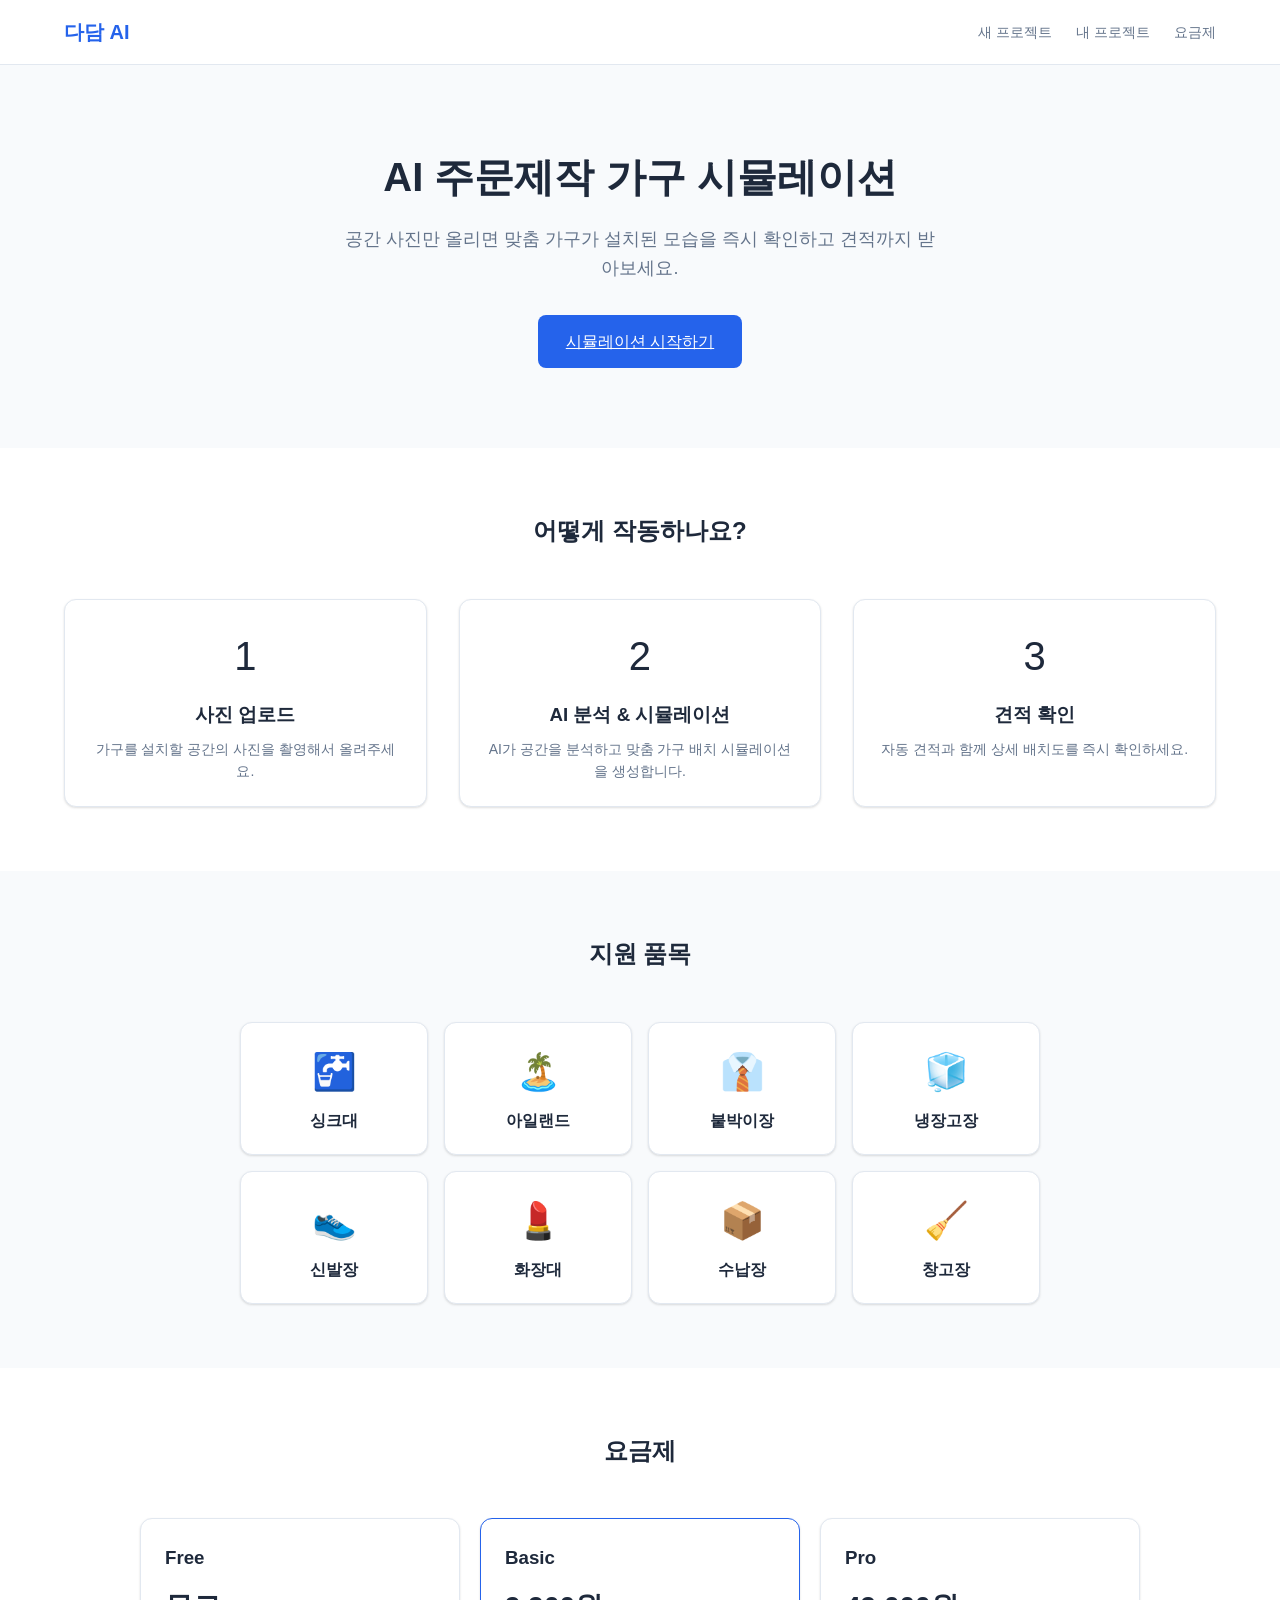
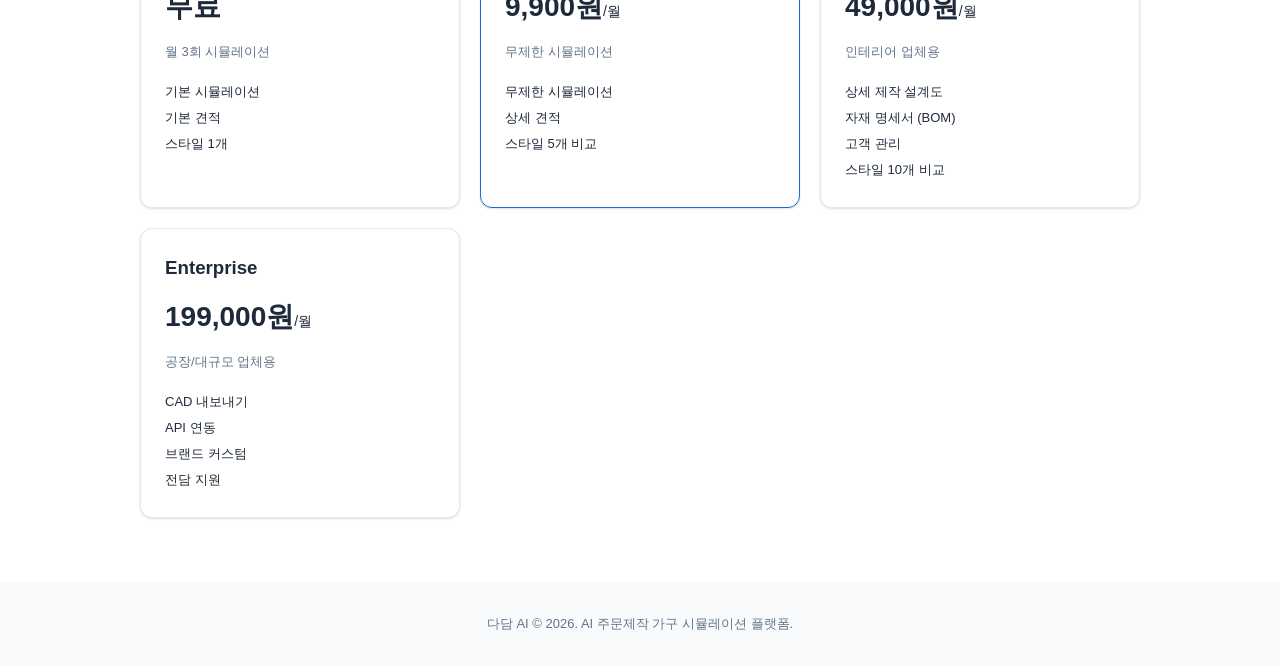
==== static/index.html @ b116fd1e "auto-save: 2026-03-11 21:14 (2 files changed)" ====
<!DOCTYPE html>
<html lang="ko">
<head>
  <meta charset="UTF-8">
  <meta name="viewport" content="width=device-width, initial-scale=1.0">
  <title>다담 AI - 주문제작 가구 시뮬레이션</title>
  <link rel="stylesheet" href="/static/css/style.css">
</head>
<body>
  <header class="header">
    <div class="container">
      <a href="/" class="logo">다담 AI</a>
      <nav class="nav">
        <a href="/new.html">새 프로젝트</a>
        <a href="/projects.html">내 프로젝트</a>
        <a href="#pricing">요금제</a>
      </nav>
    </div>
  </header>

  <main>
    <!-- Hero -->
    <section style="padding:80px 0;text-align:center">
      <div class="container">
        <h1 style="font-size:40px;margin-bottom:16px">AI 주문제작 가구 시뮬레이션</h1>
        <p style="font-size:18px;color:var(--text-secondary);max-width:600px;margin:0 auto 32px">
          공간 사진만 올리면 맞춤 가구가 설치된 모습을 즉시 확인하고 견적까지 받아보세요.
        </p>
        <a href="/new.html" class="btn btn-primary btn-lg">시뮬레이션 시작하기</a>
      </div>
    </section>

    <!-- How it works -->
    <section style="padding:64px 0;background:var(--surface)">
      <div class="container">
        <h2 style="text-align:center;margin-bottom:48px">어떻게 작동하나요?</h2>
        <div style="display:grid;grid-template-columns:repeat(auto-fit,minmax(220px,1fr));gap:32px">
          <div class="card" style="text-align:center">
            <div style="font-size:40px;margin-bottom:12px">1</div>
            <h3 style="margin-bottom:8px">사진 업로드</h3>
            <p style="font-size:14px;color:var(--text-secondary)">가구를 설치할 공간의 사진을 촬영해서 올려주세요.</p>
          </div>
          <div class="card" style="text-align:center">
            <div style="font-size:40px;margin-bottom:12px">2</div>
            <h3 style="margin-bottom:8px">AI 분석 & 시뮬레이션</h3>
            <p style="font-size:14px;color:var(--text-secondary)">AI가 공간을 분석하고 맞춤 가구 배치 시뮬레이션을 생성합니다.</p>
          </div>
          <div class="card" style="text-align:center">
            <div style="font-size:40px;margin-bottom:12px">3</div>
            <h3 style="margin-bottom:8px">견적 확인</h3>
            <p style="font-size:14px;color:var(--text-secondary)">자동 견적과 함께 상세 배치도를 즉시 확인하세요.</p>
          </div>
        </div>
      </div>
    </section>

    <!-- Categories -->
    <section style="padding:64px 0">
      <div class="container">
        <h2 style="text-align:center;margin-bottom:48px">지원 품목</h2>
        <div style="display:grid;grid-template-columns:repeat(auto-fill,minmax(160px,1fr));gap:16px;max-width:800px;margin:0 auto">
          <div class="card" style="text-align:center;padding:20px"><div style="font-size:36px">🚰</div><div style="margin-top:8px;font-weight:600">싱크대</div></div>
          <div class="card" style="text-align:center;padding:20px"><div style="font-size:36px">🏝️</div><div style="margin-top:8px;font-weight:600">아일랜드</div></div>
          <div class="card" style="text-align:center;padding:20px"><div style="font-size:36px">👔</div><div style="margin-top:8px;font-weight:600">붙박이장</div></div>
          <div class="card" style="text-align:center;padding:20px"><div style="font-size:36px">🧊</div><div style="margin-top:8px;font-weight:600">냉장고장</div></div>
          <div class="card" style="text-align:center;padding:20px"><div style="font-size:36px">👟</div><div style="margin-top:8px;font-weight:600">신발장</div></div>
          <div class="card" style="text-align:center;padding:20px"><div style="font-size:36px">💄</div><div style="margin-top:8px;font-weight:600">화장대</div></div>
          <div class="card" style="text-align:center;padding:20px"><div style="font-size:36px">📦</div><div style="margin-top:8px;font-weight:600">수납장</div></div>
          <div class="card" style="text-align:center;padding:20px"><div style="font-size:36px">🧹</div><div style="margin-top:8px;font-weight:600">창고장</div></div>
        </div>
      </div>
    </section>

    <!-- Pricing -->
    <section id="pricing" style="padding:64px 0;background:var(--surface)">
      <div class="container">
        <h2 style="text-align:center;margin-bottom:48px">요금제</h2>
        <div style="display:grid;grid-template-columns:repeat(auto-fit,minmax(240px,1fr));gap:20px;max-width:1000px;margin:0 auto">
          <div class="card">
            <h3>Free</h3>
            <div style="font-size:28px;font-weight:700;margin:12px 0">무료</div>
            <p style="font-size:13px;color:var(--text-secondary);margin-bottom:16px">월 3회 시뮬레이션</p>
            <ul style="font-size:13px;list-style:none;line-height:2">
              <li>기본 시뮬레이션</li>
              <li>기본 견적</li>
              <li>스타일 1개</li>
            </ul>
          </div>
          <div class="card" style="border-color:var(--primary)">
            <h3>Basic</h3>
            <div style="font-size:28px;font-weight:700;margin:12px 0">9,900원<span style="font-size:14px;font-weight:400">/월</span></div>
            <p style="font-size:13px;color:var(--text-secondary);margin-bottom:16px">무제한 시뮬레이션</p>
            <ul style="font-size:13px;list-style:none;line-height:2">
              <li>무제한 시뮬레이션</li>
              <li>상세 견적</li>
              <li>스타일 5개 비교</li>
            </ul>
          </div>
          <div class="card">
            <h3>Pro</h3>
            <div style="font-size:28px;font-weight:700;margin:12px 0">49,000원<span style="font-size:14px;font-weight:400">/월</span></div>
            <p style="font-size:13px;color:var(--text-secondary);margin-bottom:16px">인테리어 업체용</p>
            <ul style="font-size:13px;list-style:none;line-height:2">
              <li>상세 제작 설계도</li>
              <li>자재 명세서 (BOM)</li>
              <li>고객 관리</li>
              <li>스타일 10개 비교</li>
            </ul>
          </div>
          <div class="card">
            <h3>Enterprise</h3>
            <div style="font-size:28px;font-weight:700;margin:12px 0">199,000원<span style="font-size:14px;font-weight:400">/월</span></div>
            <p style="font-size:13px;color:var(--text-secondary);margin-bottom:16px">공장/대규모 업체용</p>
            <ul style="font-size:13px;list-style:none;line-height:2">
              <li>CAD 내보내기</li>
              <li>API 연동</li>
              <li>브랜드 커스텀</li>
              <li>전담 지원</li>
            </ul>
          </div>
        </div>
      </div>
    </section>
  </main>

  <footer style="padding:32px 0;text-align:center;font-size:13px;color:var(--text-secondary)">
    <div class="container">다담 AI &copy; 2026. AI 주문제작 가구 시뮬레이션 플랫폼.</div>
  </footer>
</body>
</html>
---- static/css/style.css ----
/* Dadam SaaS - Design System */
:root {
  --primary: #2563eb;
  --primary-hover: #1d4ed8;
  --bg: #f8fafc;
  --surface: #ffffff;
  --border: #e2e8f0;
  --text: #1e293b;
  --text-secondary: #64748b;
  --success: #10b981;
  --warning: #f59e0b;
  --error: #ef4444;
  --radius: 12px;
  --shadow: 0 1px 3px rgba(0,0,0,0.08), 0 1px 2px rgba(0,0,0,0.06);
  --shadow-lg: 0 10px 15px -3px rgba(0,0,0,0.1), 0 4px 6px -4px rgba(0,0,0,0.1);
}

* { margin: 0; padding: 0; box-sizing: border-box; }
body {
  font-family: -apple-system, BlinkMacSystemFont, 'Segoe UI', sans-serif;
  background: var(--bg);
  color: var(--text);
  line-height: 1.6;
}

/* Layout */
.container { max-width: 1200px; margin: 0 auto; padding: 0 24px; }
.header {
  background: var(--surface);
  border-bottom: 1px solid var(--border);
  padding: 16px 0;
  position: sticky;
  top: 0;
  z-index: 100;
}
.header .container { display: flex; align-items: center; justify-content: space-between; }
.logo { font-size: 20px; font-weight: 700; color: var(--primary); text-decoration: none; }
.nav { display: flex; gap: 24px; align-items: center; }
.nav a { color: var(--text-secondary); text-decoration: none; font-size: 14px; }
.nav a:hover { color: var(--primary); }

/* Buttons */
.btn {
  display: inline-flex; align-items: center; gap: 8px;
  padding: 10px 20px;
  border-radius: 8px;
  font-size: 14px; font-weight: 500;
  cursor: pointer;
  border: none;
  transition: all 0.15s;
}
.btn-primary { background: var(--primary); color: white; }
.btn-primary:hover { background: var(--primary-hover); }
.btn-outline { background: transparent; border: 1px solid var(--border); color: var(--text); }
.btn-outline:hover { background: var(--bg); }
.btn-sm { padding: 6px 14px; font-size: 13px; }
.btn-lg { padding: 14px 28px; font-size: 16px; }

/* Cards */
.card {
  background: var(--surface);
  border: 1px solid var(--border);
  border-radius: var(--radius);
  padding: 24px;
  box-shadow: var(--shadow);
}

/* Upload Zone */
.upload-zone {
  border: 2px dashed var(--border);
  border-radius: var(--radius);
  padding: 48px;
  text-align: center;
  cursor: pointer;
  transition: all 0.2s;
  background: var(--bg);
}
.upload-zone:hover, .upload-zone.dragover {
  border-color: var(--primary);
  background: #eff6ff;
}
.upload-zone input[type="file"] { display: none; }
.upload-icon { font-size: 48px; color: var(--text-secondary); margin-bottom: 12px; }
.upload-text { color: var(--text-secondary); font-size: 14px; }
.upload-text strong { color: var(--primary); }

/* Category Selector */
.category-grid {
  display: grid;
  grid-template-columns: repeat(auto-fill, minmax(140px, 1fr));
  gap: 12px;
}
.category-item {
  padding: 16px 12px;
  border: 2px solid var(--border);
  border-radius: 10px;
  text-align: center;
  cursor: pointer;
  transition: all 0.15s;
  font-size: 13px;
}
.category-item:hover { border-color: var(--primary); background: #eff6ff; }
.category-item.selected { border-color: var(--primary); background: #dbeafe; }
.category-emoji { font-size: 28px; display: block; margin-bottom: 6px; }

/* Style Selector */
.style-grid {
  display: grid;
  grid-template-columns: repeat(auto-fill, minmax(100px, 1fr));
  gap: 8px;
}
.style-item {
  padding: 10px 8px;
  border: 1px solid var(--border);
  border-radius: 8px;
  text-align: center;
  cursor: pointer;
  font-size: 12px;
  transition: all 0.15s;
}
.style-item:hover { border-color: var(--primary); }
.style-item.selected { border-color: var(--primary); background: #dbeafe; font-weight: 600; }

/* Progress */
.progress-bar {
  height: 4px;
  background: var(--border);
  border-radius: 2px;
  overflow: hidden;
}
.progress-fill {
  height: 100%;
  background: var(--primary);
  border-radius: 2px;
  transition: width 0.5s ease;
}

.pipeline-steps {
  display: flex;
  gap: 4px;
  margin: 24px 0;
}
.pipeline-step {
  flex: 1;
  padding: 12px;
  border-radius: 8px;
  background: var(--bg);
  border: 1px solid var(--border);
  font-size: 12px;
  text-align: center;
  transition: all 0.3s;
}
.pipeline-step.active {
  background: #dbeafe;
  border-color: var(--primary);
  color: var(--primary);
  font-weight: 600;
}
.pipeline-step.done {
  background: #d1fae5;
  border-color: var(--success);
  color: #065f46;
}
.pipeline-step.error {
  background: #fee2e2;
  border-color: var(--error);
  color: var(--error);
}

/* Result Images */
.result-images {
  display: grid;
  grid-template-columns: repeat(auto-fit, minmax(280px, 1fr));
  gap: 16px;
}
.result-image {
  border-radius: var(--radius);
  overflow: hidden;
  border: 1px solid var(--border);
}
.result-image img {
  width: 100%;
  height: auto;
  display: block;
}
.result-image .label {
  padding: 8px 12px;
  font-size: 12px;
  font-weight: 500;
  color: var(--text-secondary);
  background: var(--bg);
}

/* Quote Table */
.quote-table {
  width: 100%;
  border-collapse: collapse;
  font-size: 14px;
}
.quote-table th, .quote-table td {
  padding: 10px 12px;
  text-align: left;
  border-bottom: 1px solid var(--border);
}
.quote-table th { font-weight: 600; color: var(--text-secondary); font-size: 12px; text-transform: uppercase; }
.quote-table .total-row { font-weight: 700; font-size: 16px; }
.quote-table .total-row td { border-top: 2px solid var(--text); padding-top: 14px; }

/* Form */
.form-group { margin-bottom: 20px; }
.form-label { display: block; font-size: 13px; font-weight: 600; color: var(--text-secondary); margin-bottom: 6px; }
.form-input, .form-select, .form-textarea {
  width: 100%;
  padding: 10px 14px;
  border: 1px solid var(--border);
  border-radius: 8px;
  font-size: 14px;
  transition: border-color 0.15s;
}
.form-input:focus, .form-select:focus, .form-textarea:focus {
  outline: none;
  border-color: var(--primary);
  box-shadow: 0 0 0 3px rgba(37, 99, 235, 0.1);
}

/* Status Badge */
.badge {
  display: inline-block;
  padding: 2px 10px;
  border-radius: 100px;
  font-size: 12px;
  font-weight: 500;
}
.badge-processing { background: #dbeafe; color: #1d4ed8; }
.badge-completed { background: #d1fae5; color: #065f46; }
.badge-failed { background: #fee2e2; color: #991b1b; }
.badge-created { background: #f1f5f9; color: #475569; }

/* Responsive */
@media (max-width: 768px) {
  .category-grid { grid-template-columns: repeat(2, 1fr); }
  .pipeline-steps { flex-direction: column; }
  .result-images { grid-template-columns: 1fr; }
}
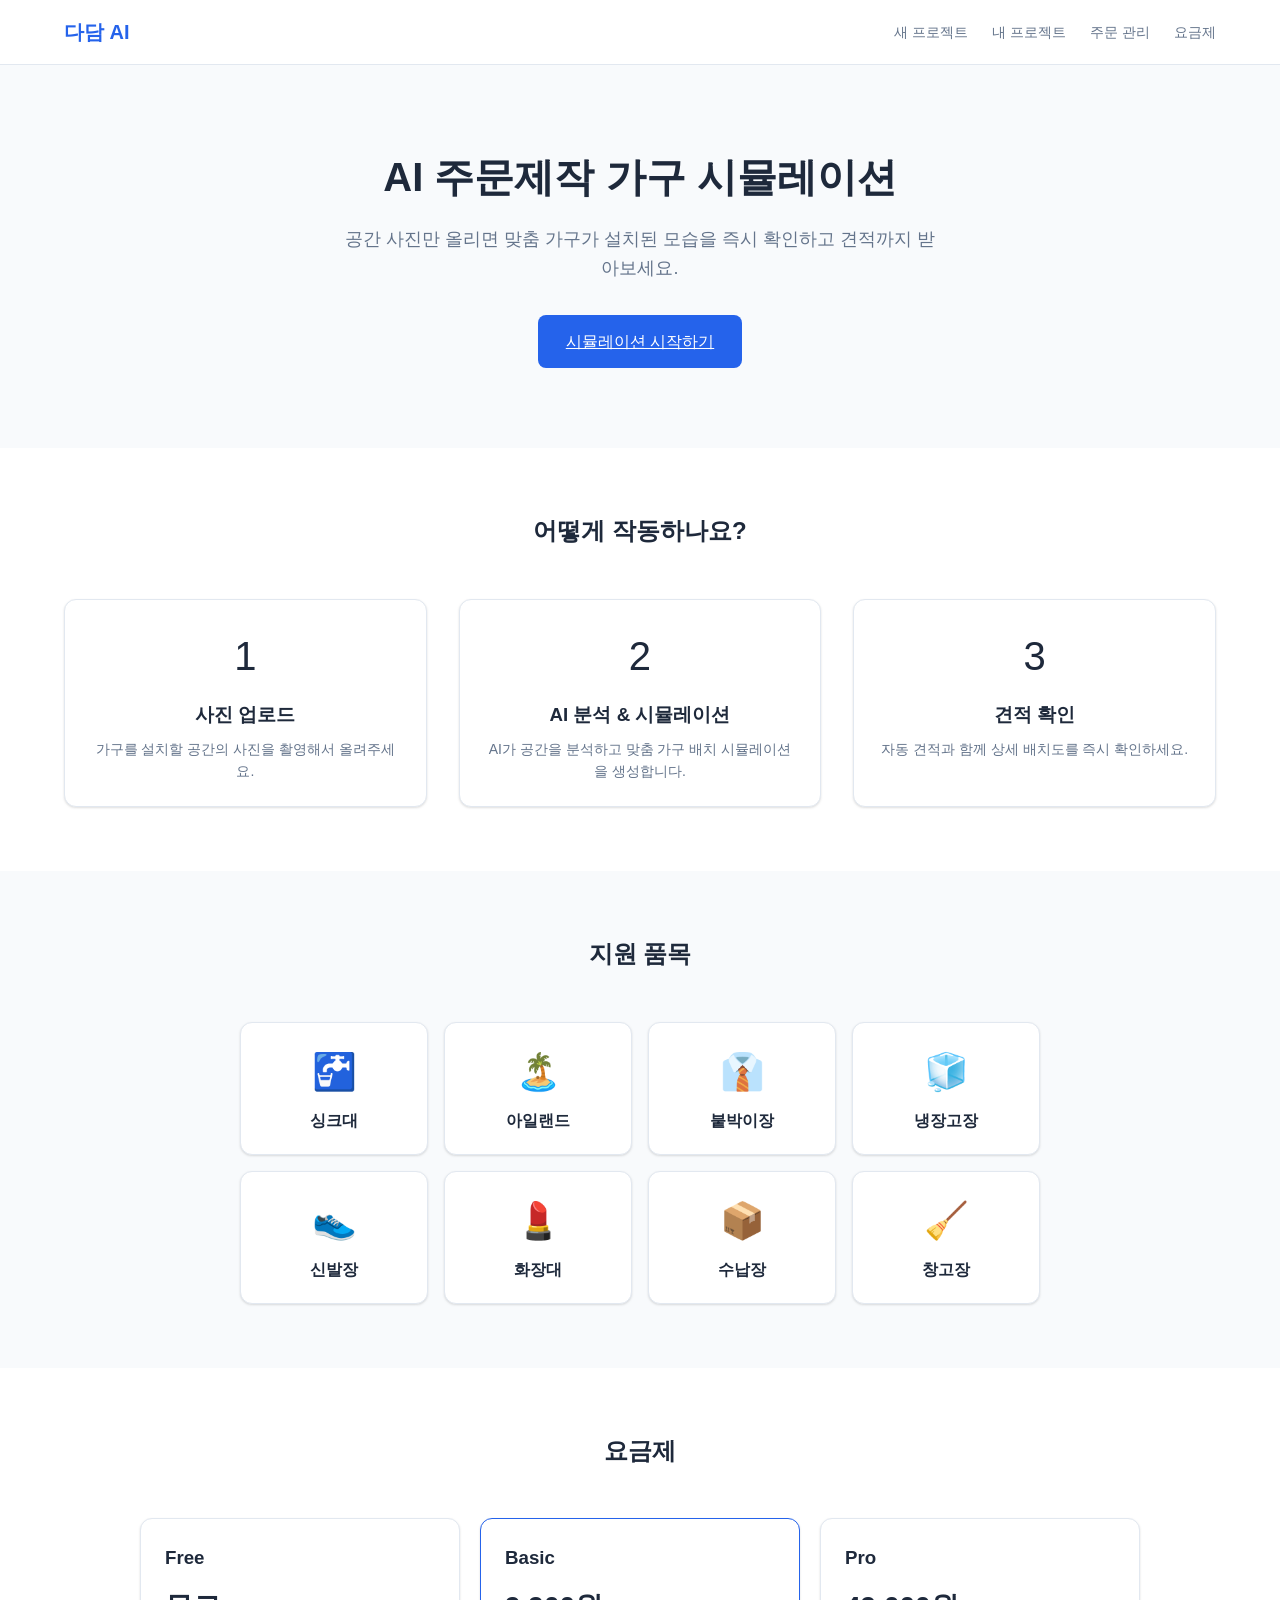
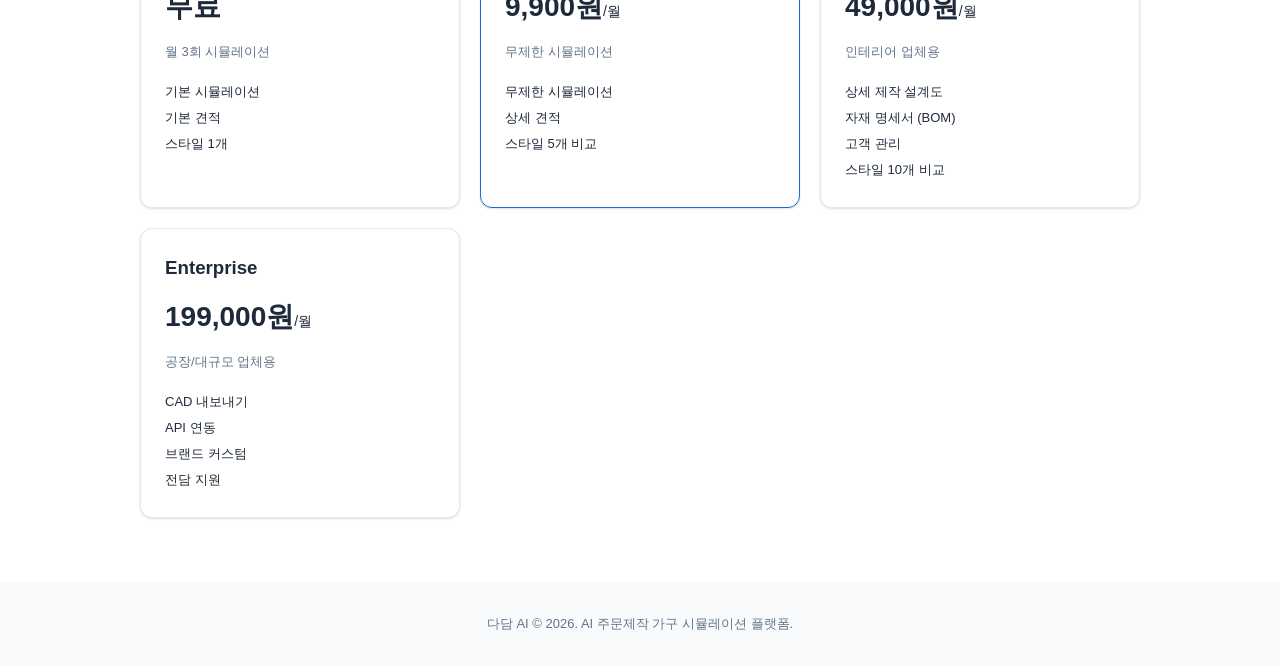
==== commit 77ced45a: "auto-save: 2026-03-12 10:09 (4 files changed)" ====
--- a/static/index.html
+++ b/static/index.html
@@ -13,6 +13,7 @@
       <nav class="nav">
         <a href="/new.html">새 프로젝트</a>
         <a href="/projects.html">내 프로젝트</a>
+        <a href="/orders.html">주문 관리</a>
         <a href="#pricing">요금제</a>
       </nav>
     </div>
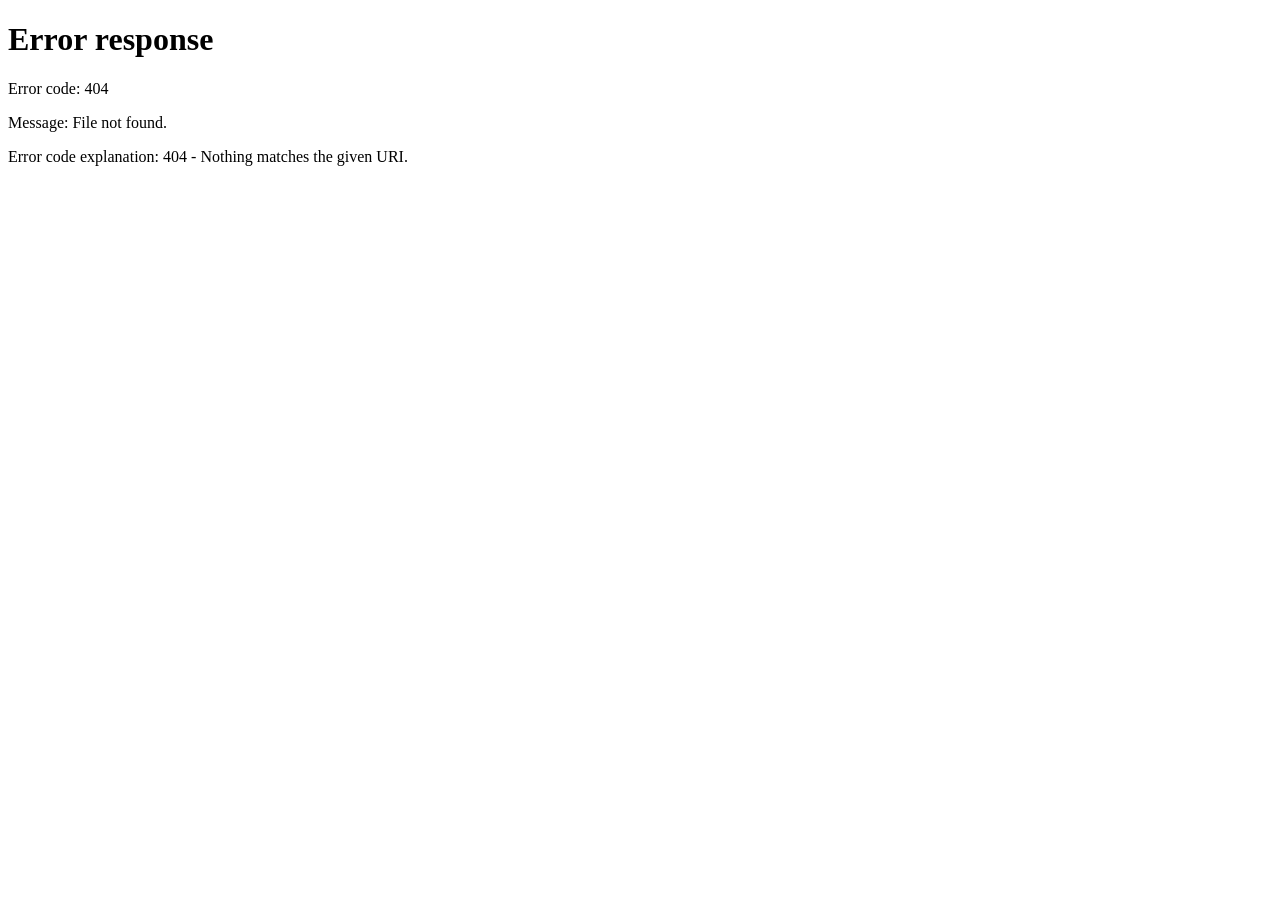
==== commit af02e214: "feat: 인증 시스템 + 동적 네비게이션 프론트엔드 - login.html: 이메일/비밀번호 + Google OAuth 로그인 - signup.html: 회원가입 + 비밀번호 강" ====
--- a/static/index.html
+++ b/static/index.html
@@ -7,14 +7,13 @@
   <link rel="stylesheet" href="/static/css/style.css">
 </head>
 <body>
-  <header class="header">
+  <header class="header" id="site-header">
     <div class="container">
       <a href="/" class="logo">다담 AI</a>
       <nav class="nav">
-        <a href="/new.html">새 프로젝트</a>
-        <a href="/projects.html">내 프로젝트</a>
-        <a href="/orders.html">주문 관리</a>
         <a href="#pricing">요금제</a>
+        <a href="/login.html" class="btn btn-outline btn-sm">로그인</a>
+        <a href="/signup.html" class="btn btn-primary btn-sm">무료 시작</a>
       </nav>
     </div>
   </header>
@@ -127,5 +126,7 @@
   <footer style="padding:32px 0;text-align:center;font-size:13px;color:var(--text-secondary)">
     <div class="container">다담 AI &copy; 2026. AI 주문제작 가구 시뮬레이션 플랫폼.</div>
   </footer>
+
+  <script src="/static/js/app.js"></script>
 </body>
 </html>
